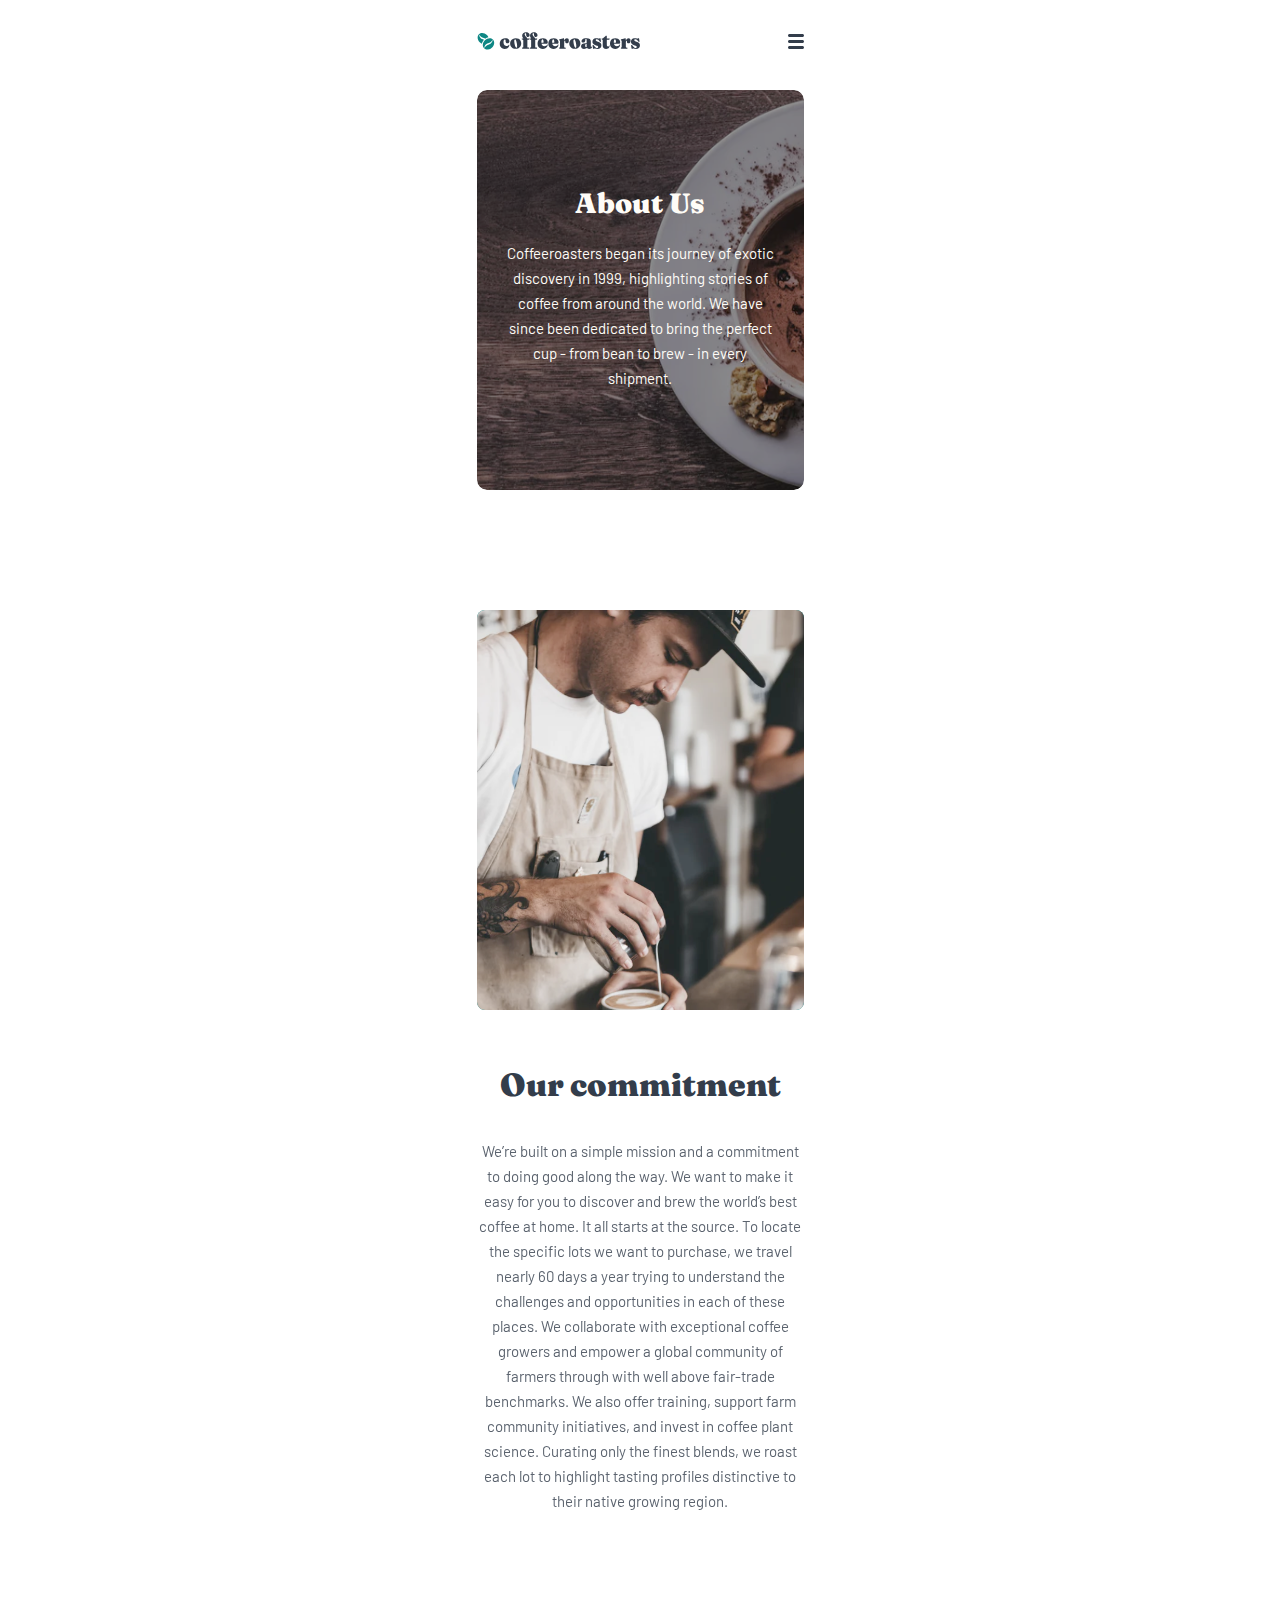
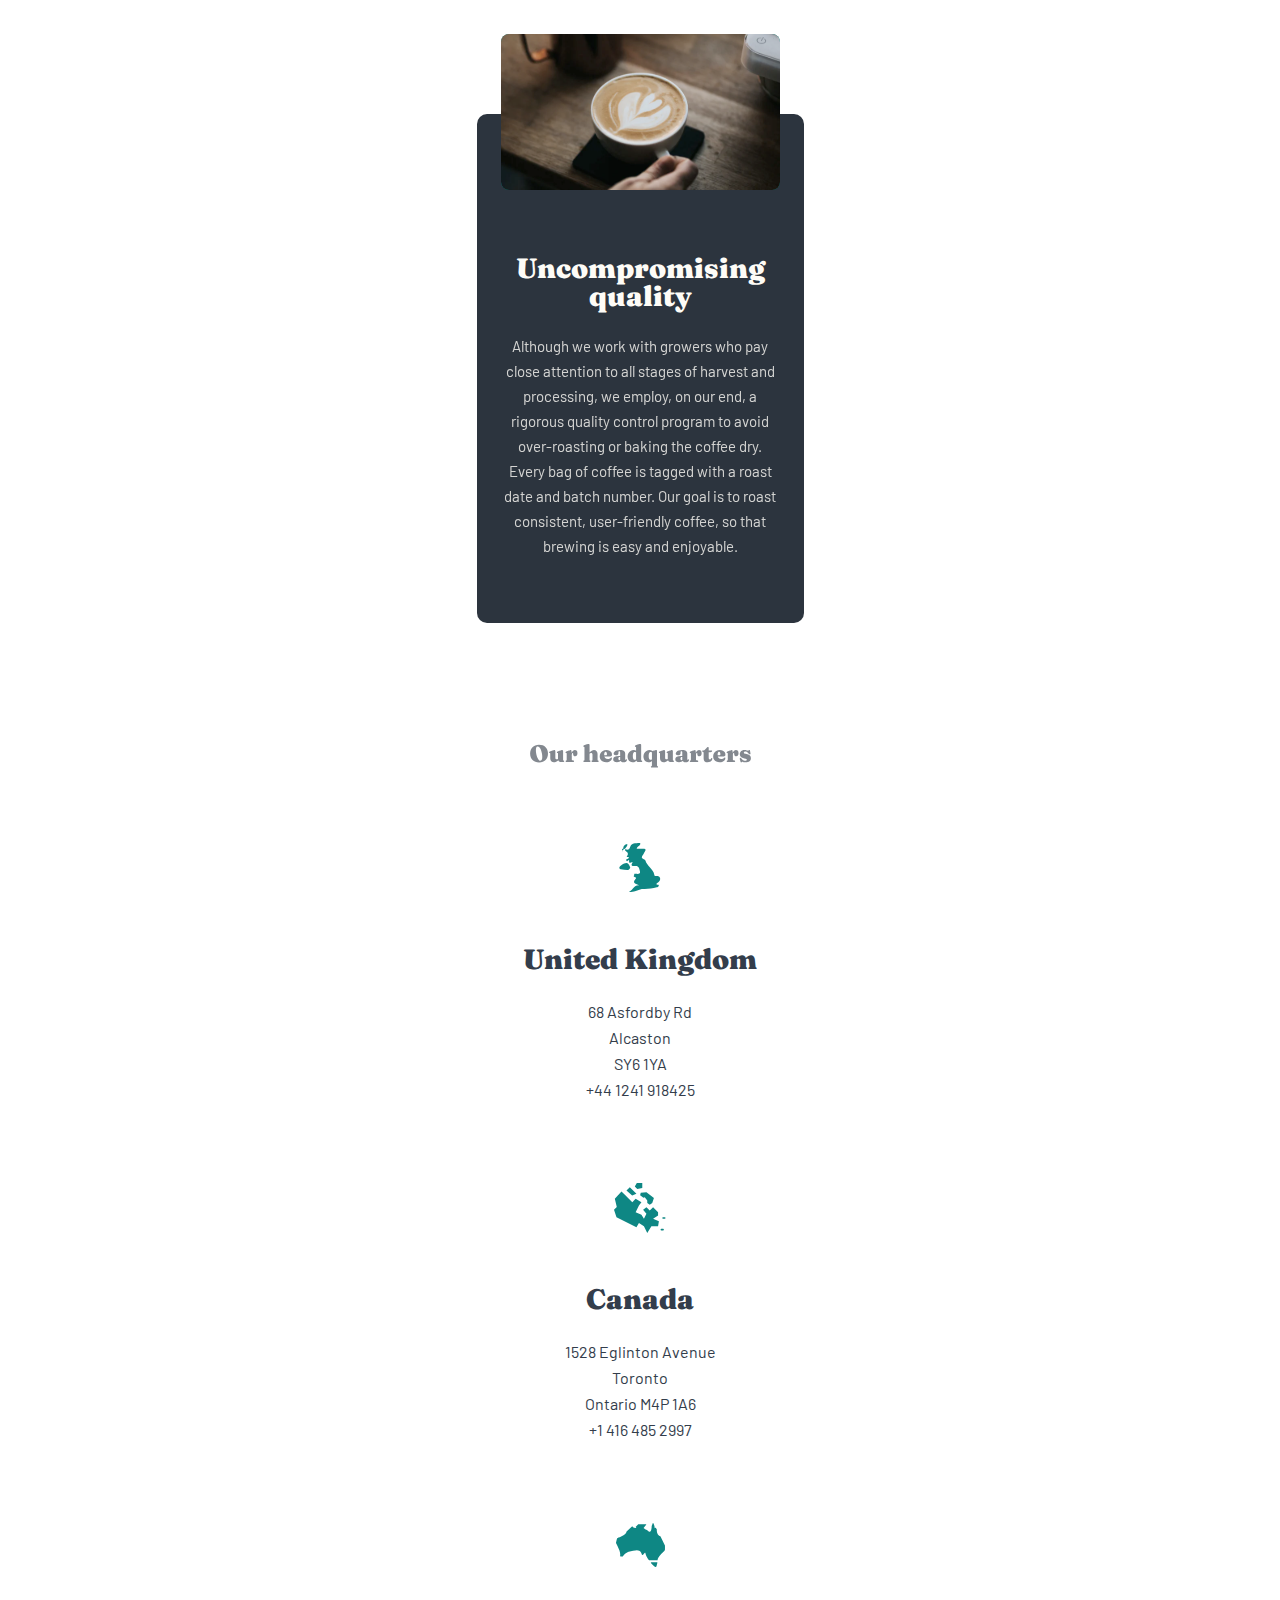
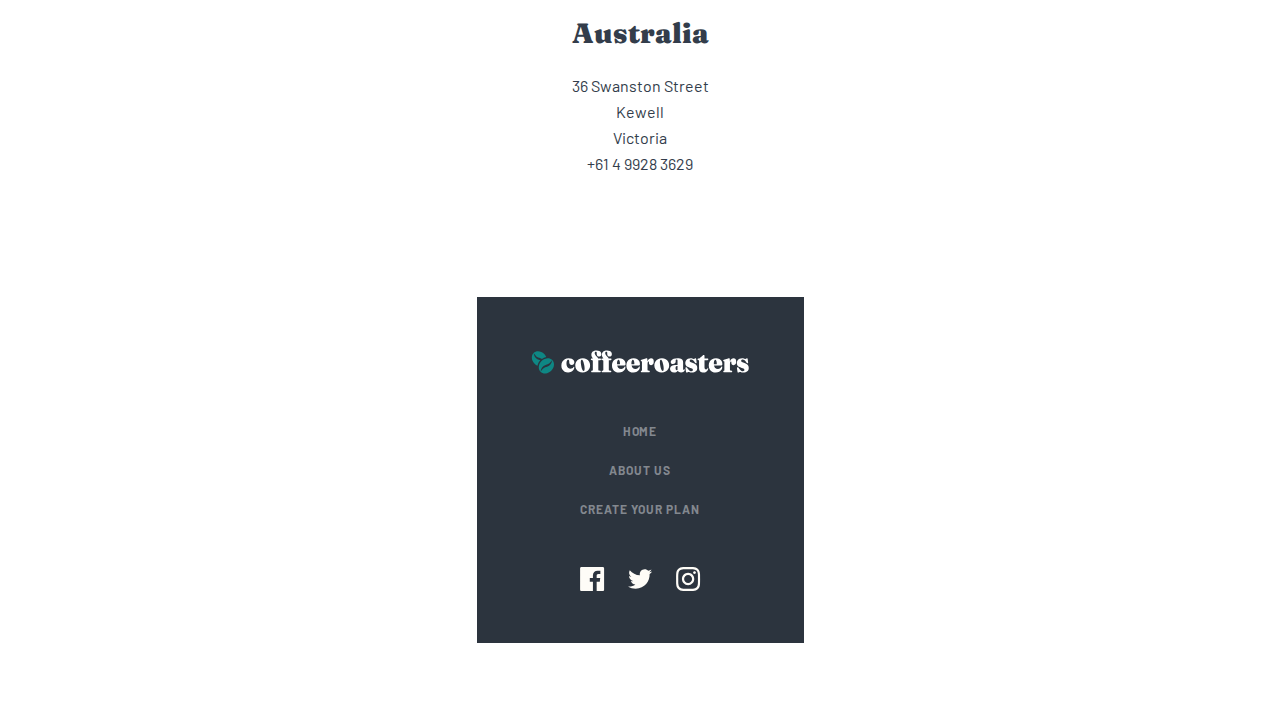
==== aboutindex.html @ eecc38cd "Homework22" ====
<!DOCTYPE html>
<html lang="en">
<head>
    <meta charset="UTF-8">
    <meta name="viewport" content="width=device-width, initial-scale=1.0">
    <title>About</title>
    <link rel="stylesheet" href="aboutstyle.css">
</head>
<body>
    <div class="container">
        <header>
            <img src="./assets/header.img.mobile.svg" alt="">
            <div class="icon"></div>
        </header>
        <div class="brgr-menu">
            <div class="brgr-text">
                <a href="./index.html">Home</a>
                <a href="./aboutindex.html">About Us</a>
                <a href="">Create Your Plan</a>
            </div>
        </div>
        <div class="first-box">
            <div class="first-box-text">
                <h1>About Us</h1>
                <h2>Coffeeroasters began its journey of exotic discovery in 1999, highlighting stories of coffee from around the world. We have since been dedicated to bring the perfect cup - from bean to brew - in every shipment.</h2>
            </div>
        </div>
        <div class="second-box">
            <div class="pirveli">
                <img src="./asset/kaci.svg" alt="">
            </div>
            <div class="meore">
                <h3>Our commitment</h3>
                <h4>We’re built on a simple mission and a commitment to doing good along the way. We want to make it easy for you to discover and brew the world’s best coffee at home. It all starts at the source. To locate the specific lots we want to purchase, we travel nearly 60 days a year trying to understand the challenges and opportunities in each of these places. We collaborate with exceptional coffee growers and empower a global community of farmers through with well above fair-trade benchmarks. We also offer training, support farm community initiatives, and invest in coffee plant science. Curating only the finest blends, we roast each lot to highlight tasting profiles distinctive to their native growing region.</h4>
            </div>
        </div>
        <div class="third-box">
            <img src="./asset/third.box.img.svg" alt="">
            <div class="third-box-text">
                <h3 class="h3">Uncompromising quality</h3>
                <h4 class="h4">Although we work with growers who pay close attention to all stages of harvest and processing, we employ, on our end, a rigorous quality control program to avoid over-roasting or baking the coffee dry. Every bag of coffee is tagged with a roast date and batch number. Our goal is to roast 
                    consistent, user-friendly coffee, so that brewing is easy and enjoyable.</h4>
            </div>
        </div>
        <div class="fourth-box">
            <div class="fourth-box-text">
                <img src="./asset/Our headquarters.svg" alt="">
            </div>
            <div class="boxes">
                <div class="box box1">
                    <img src="./asset/1.map.svg" alt="">
                    <div class="txt">    
                        <p>United Kingdom</p>
                        <h5>68  Asfordby Rd</h5>
                        <h5>Alcaston</h5>
                        <h5>SY6 1YA</h5>
                        <h5>+44 1241 918425</h5>
                    </div>
                </div>
                <div class="box box2">
                    <img src="./asset/2.map.svg" alt="">
                    <div class="txt">
                        <p>Canada</p>
                        <h5>1528  Eglinton Avenue</h5>
                        <h5>Toronto</h5>
                        <h5>Ontario M4P 1A6</h5>
                        <h5>+1 416 485 2997</h5>
                    </div>
                </div>
                <div class="box box3">
                    <img src="./asset/3.map.svg" alt="">
                    <div class="txt">
                        <p>Australia</p>
                        <h5>36 Swanston Street</h5>
                        <h5>Kewell</h5>
                        <h5>Victoria</h5>
                        <h5>+61 4 9928 3629</h5>
                    </div>
                </div>
            </div>
        </div>
        <footer>
            <img src="./assets/footer.img.svg" alt="">
            <div class="footer-text">
                <b>HOME</b>
                <b>ABOUT US</b>
                <b>CREATE YOUR PLAN</b>
            </div>
            <img src="./assets/social.media.svg" alt="">
        </footer>
    </div>
    <script src="aboutmain.js"></script>
</body>
</html>
---- aboutstyle.css ----
@import url('https://fonts.googleapis.com/css2?family=Alata&family=Bai+Jamjuree:wght@400;600&family=Barlow:wght@600&family=Big+Shoulders+Display:wght@800;900&family=Chivo&family=DM+Serif+Display&family=Epilogue:wght@400;700&family=Fraunces:opsz,wght@9..144,900&family=Hanken+Grotesk:wght@500;700;800&family=IBM+Plex+Sans:wght@400;700&family=Josefin+Sans:wght@400;700&family=Karla:wght@400;700&family=Kumbh+Sans:wght@400;700&family=Manrope:wght@800&family=Montserrat:wght@700&family=Oldenburg&family=Open+Sans:wght@400;700&family=Outfit:wght@300&family=Plus+Jakarta+Sans:wght@500;700;800&family=Poppins:wght@400;600&family=Raleway:wght@400;700&family=Red+Hat+Display:wght@500;900&family=Red+Hat+Text:wght@700&family=Space+Mono:wght@400;700&display=swap');
@import url('https://fonts.googleapis.com/css2?family=Alata&family=Bai+Jamjuree:wght@400;600&family=Barlow:wght@400;700&family=Big+Shoulders+Display:wght@800;900&family=Chivo&family=DM+Serif+Display&family=Epilogue:wght@400;700&family=Fraunces:opsz,wght@9..144,900&family=Hanken+Grotesk:wght@500;700;800&family=IBM+Plex+Sans:wght@400;700&family=Josefin+Sans:wght@400;700&family=Karla:wght@400;700&family=Kumbh+Sans:wght@400;700&family=Manrope:wght@800&family=Montserrat:wght@700&family=Oldenburg&family=Open+Sans:wght@400;700&family=Outfit:wght@300&family=Plus+Jakarta+Sans:wght@500;700;800&family=Poppins:wght@400;600&family=Raleway:wght@400;700&family=Red+Hat+Display:wght@500;900&family=Red+Hat+Text:wght@700&family=Space+Mono:wght@400;700&display=swap');


*{
    margin: 0;
    padding: 0;
    box-sizing: border-box;
}
body{
    font-family: 'Fraunces';
    font-family: 'Barlow';
}
.container{
    display: flex;
    flex-direction: column;
    align-items: center;
}
header{
    display: flex;
    align-items: center;
    justify-content: center;
    column-gap: 148px;
    padding: 32px 24px 40px 24px;
}
.icon{
    cursor: pointer;
    background-image: url(./assets/menu.bar.svg);
    background-repeat: no-repeat;
    width: 16px;
    height: 15px;
    flex-shrink: 0;
}
.backchange{
    background-image: url(./assets/brgr.exit.svg);
    background-repeat: no-repeat;
}
.brgr-menu{
    display: none;
    width: 375px;
    height: 667px;
    background: #FEFCF7;
}
.active{
    display: block;
}
.brgr-header{
    display: flex;
    align-items: center;
    justify-content: center;
    column-gap: 148px;
    padding: 32px 24px 40px 24px;
}
.brgr-text{
    display: flex;
    flex-direction: column;
    align-items: center;
    text-align: center;
    row-gap: 32px;
    margin-top: 40px;
}
a{
    text-decoration: none;
    cursor: pointer;
    color: #333D4B;
    font-size: 24px;
    font-style: normal;
    font-weight: 900;
    line-height: 32px;
}
.first-box{
    display: flex;
    flex-direction: column;
    align-items: center;
    justify-content: center;
    width: 327px;
    height: 400px;
    flex-shrink: 0;
    border-radius: 10px;
    background-image: url(./asset/first.box.back.svg);
    background-repeat: no-repeat;
}
.first-box-text{
    display: flex;
    flex-direction: column;
    align-items: center;
    justify-content: center;
    text-align: center;
    row-gap: 24px;
}
h1{
    font-family: 'Fraunces';
    width: 279px;
    color: #FEFCF7;
    font-size: 28px;
    font-style: normal;
    font-weight: 900;
    line-height: 28px;
}
h2{
    width: 279px;
    color: #FEFCF7;
    font-size: 15px;
    font-style: normal;
    font-weight: 400;
    line-height: 25px;
}
.second-box{
    display: flex;
    flex-direction: column;
    align-items: center;
    margin-top: 120px;
    row-gap: 48px;
}
.meore{
    display: flex;
    flex-direction: column;
    align-items: center;
    text-align: center;
    row-gap: 30px;
}
h3{
    font-family: 'Fraunces';
    width: 327px;
    color: #333D4B;
    font-size: 32px;
    font-style: normal;
    font-weight: 900;
    line-height: 48px;
}
h4{
    width: 327px;
    color: #333D4B;
    font-size: 15px;
    font-style: normal;
    font-weight: 400;
    line-height: 25px;
    opacity: 0.8;
}
.third-box{
    display: flex;
    flex-direction: column;
    align-items: center;
    width: 327px;
    height: 509px;
    flex-shrink: 0;
    border-radius: 10px;
    background: #2C343E;
    margin-top: 200px;
}
.third-box img{
    margin-top: -80px;
}
.third-box-text{
    display: flex;
    flex-direction: column;
    align-items: center;
    text-align: center;
    row-gap: 24px;
    margin-top: 64px;
}
.h3{
    font-family: 'Fraunces';
    width: 279px;
    color: #FEFCF7;
    font-size: 28px;
    font-style: normal;
    font-weight: 900;
    line-height: 28px;
}
.h4{
    width: 279px;
    opacity: 0.8;
    color: #FEFCF7;
    font-size: 15px;
    font-style: normal;
    font-weight: 400;
    line-height: 25px;
}
.fourth-box{
    display: flex;
    flex-direction: column;
    align-items: center;
    margin-top: 120px;
    row-gap: 72px;
}
.boxes{
    display: flex;
    flex-direction: column;
    align-items: center;
    row-gap: 80px;
}
.box{
    display: flex;
    flex-direction: column;
    align-items: center;
    justify-content: center;
    text-align: center;
    row-gap: 48px;
}
.txt{
    display: flex;
    flex-direction: column;
}
p{
    width: 327px;
    color: #333D4B;
    font-family: 'Fraunces';
    font-size: 28px;
    font-style: normal;
    font-weight: 900;
    line-height: 36px;
    margin-bottom: 22px;
}
h5{
    color: #333D4B;
    font-size: 16px;
    font-style: normal;
    font-weight: 400;
    line-height: 26px;
}
footer{
    margin-top: 120px;
    display: flex;
    flex-direction: column;
    align-items: center;
    justify-content: center;
    row-gap: 50px;
    width: 327px;
    height: 346px;
    flex-shrink: 0;
    background: #2C343E;
    margin-bottom: 72px;
}
.footer-text{
    display: flex;
    flex-direction: column;
    align-items: center;
    text-align: center;
    row-gap: 24px;
}
b{
    color: #83888F;
    font-size: 12px;
    font-style: normal;
    font-weight: 700;
    line-height: 15px;
    letter-spacing: 0.923px;
    text-transform: uppercase;
}
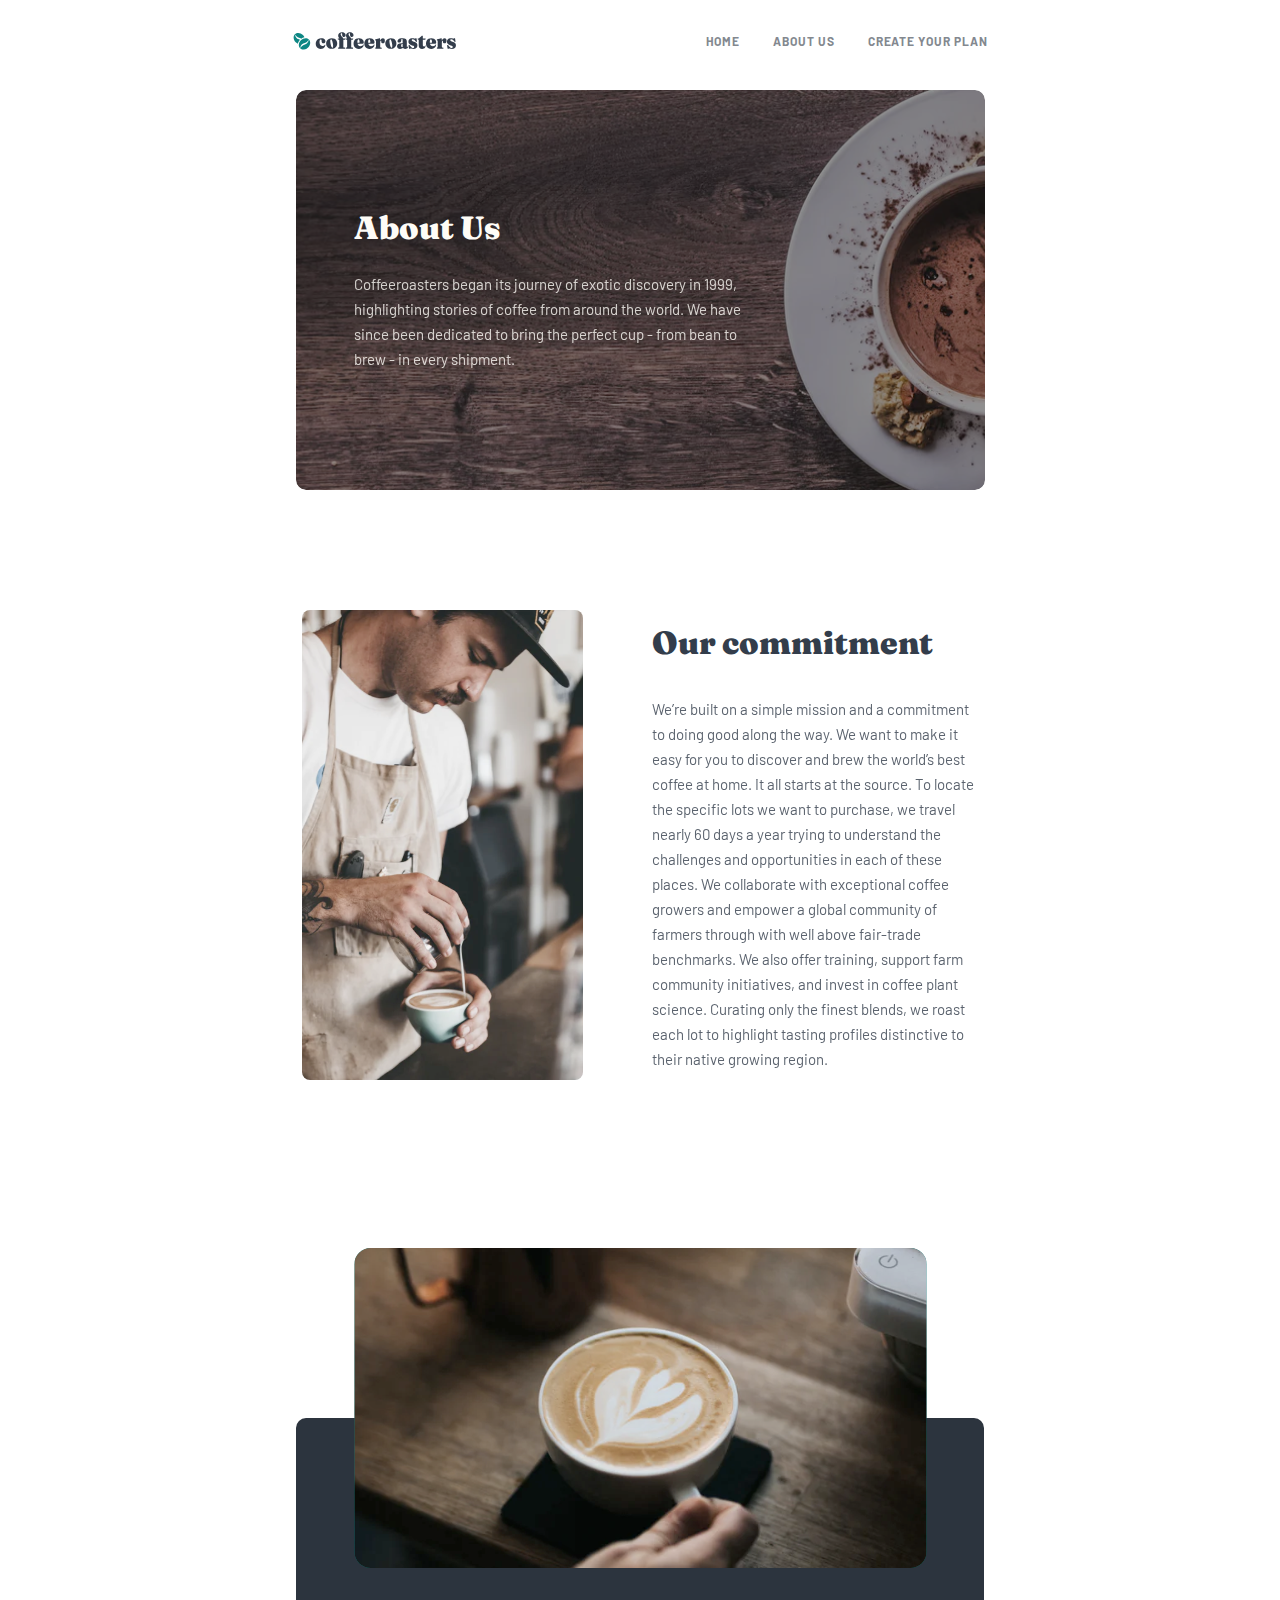
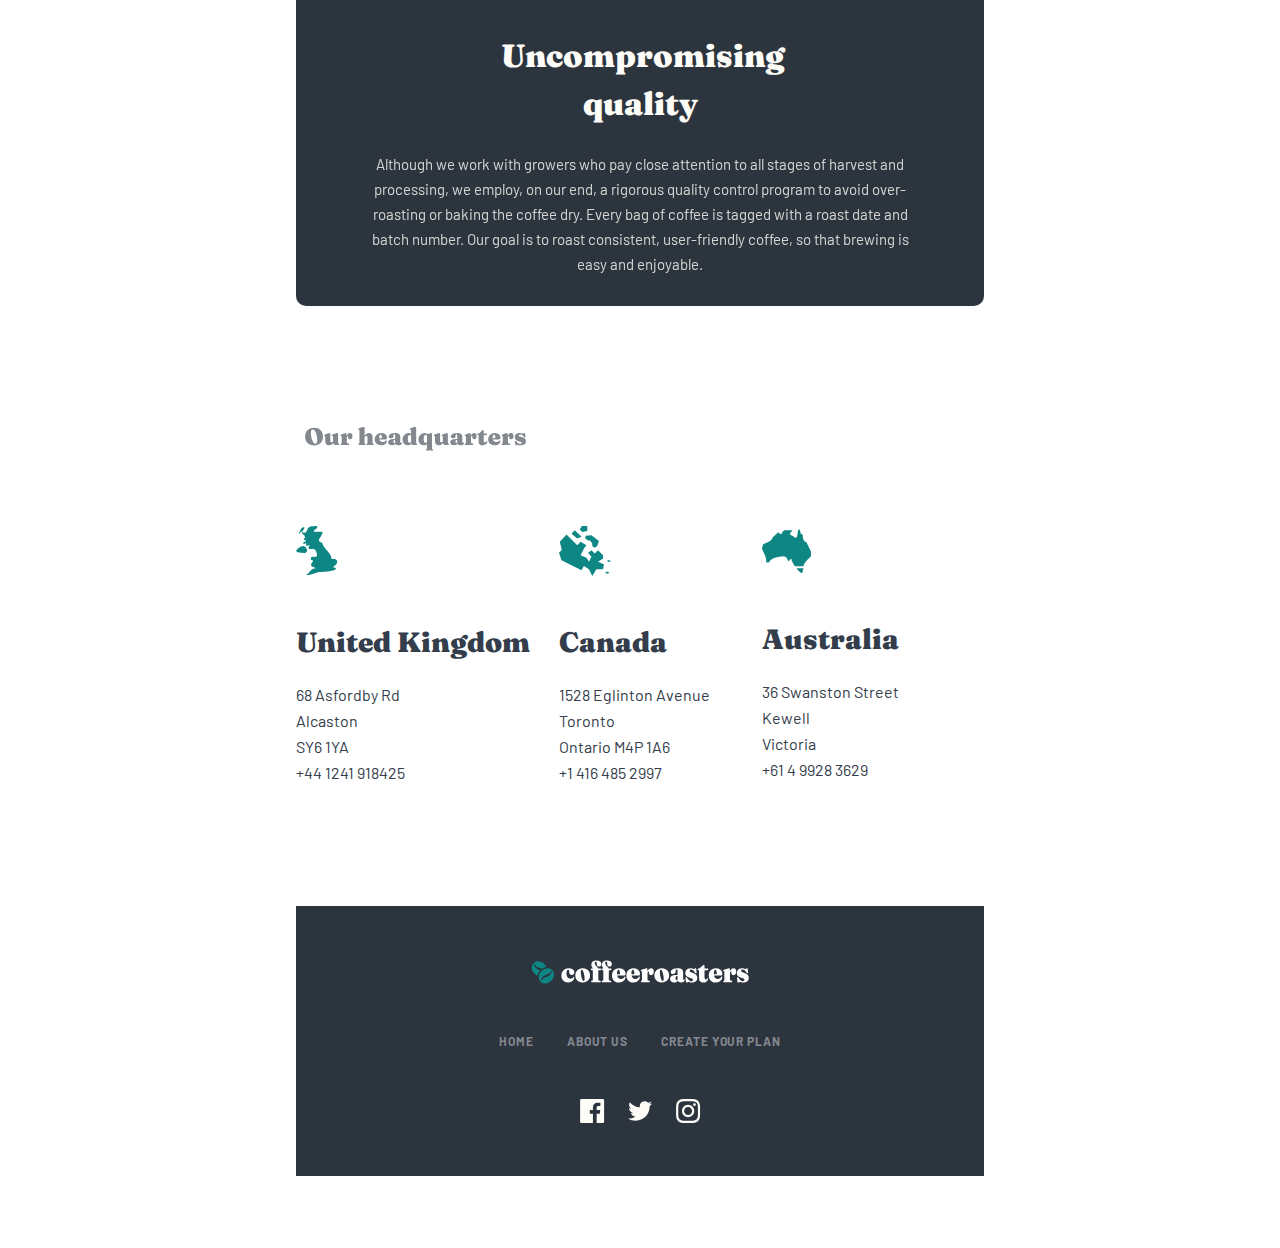
==== commit edb39d77: "Homework22" ====
--- a/aboutindex.html
+++ b/aboutindex.html
@@ -5,18 +5,24 @@
     <meta name="viewport" content="width=device-width, initial-scale=1.0">
     <title>About</title>
     <link rel="stylesheet" href="aboutstyle.css">
+    <link rel="stylesheet" href="aboutresponsive.css">
 </head>
 <body>
     <div class="container">
         <header>
             <img src="./assets/header.img.mobile.svg" alt="">
             <div class="icon"></div>
+            <div class="none-div">
+                <a class="none" href="./index.html">HOME</a>
+                <a class="none" href="./aboutindex.html">ABOUT US</a>
+                <a class="none" href="./createindex.html">CREATE YOUR PLAN</a>
+            </div>
         </header>
         <div class="brgr-menu">
             <div class="brgr-text">
                 <a href="./index.html">Home</a>
                 <a href="./aboutindex.html">About Us</a>
-                <a href="">Create Your Plan</a>
+                <a href="./createindex.html">Create Your Plan</a>
             </div>
         </div>
         <div class="first-box">
@@ -27,7 +33,8 @@
         </div>
         <div class="second-box">
             <div class="pirveli">
-                <img src="./asset/kaci.svg" alt="">
+                <img class="mobile" src="./asset/kaci.svg" alt="">
+                <img class="tablet" src="./asset/tablet.kaci.svg" alt="">
             </div>
             <div class="meore">
                 <h3>Our commitment</h3>
@@ -82,9 +89,9 @@
         <footer>
             <img src="./assets/footer.img.svg" alt="">
             <div class="footer-text">
-                <b>HOME</b>
-                <b>ABOUT US</b>
-                <b>CREATE YOUR PLAN</b>
+                <a class="b" href="./index.html">HOME</a>
+                <a class="b" href="./aboutindex.html">ABOUT US</a>
+                <a class="b" href="./createindex.html">CREATE YOUR PLAN</a>
             </div>
             <img src="./assets/social.media.svg" alt="">
         </footer>
--- a/aboutstyle.css
+++ b/aboutstyle.css
@@ -239,7 +239,9 @@
     text-align: center;
     row-gap: 24px;
 }
-b{
+.b{
+    text-decoration: none;
+    cursor: pointer;
     color: #83888F;
     font-size: 12px;
     font-style: normal;
@@ -247,4 +249,10 @@
     line-height: 15px;
     letter-spacing: 0.923px;
     text-transform: uppercase;
+}
+a:hover{
+    color: blue;
+}
+.b:hover{
+    color: white;
 }--- a/aboutresponsive.css
+++ b/aboutresponsive.css
@@ -0,0 +1,137 @@
+@media (width > 769px){
+    header{
+        column-gap: 250px;
+    }
+    .icon{
+        display: none;
+    }
+    .none-div{
+        display: flex;
+        column-gap: 33px;
+    }
+    .none{
+        text-decoration: none;
+        cursor: pointer;
+        color: #83888F;
+        font-size: 12px;
+        font-style: normal;
+        font-weight: 700;
+        line-height: 15px;
+        letter-spacing: 0.923px;
+        text-transform: uppercase;
+    }
+    .first-box{
+        align-items: start;
+        padding-left: 58px;
+        width: 689px;
+        height: 400px;
+        flex-shrink: 0;
+        background-image: url(./asset/tablet.first.box.svg);
+        background-repeat: no-repeat;
+    }
+    .first-box-text{
+        align-items: start;
+        text-align: start;
+    }
+    h1{
+        color: #FEFCF7;
+        font-size: 32px;
+        font-style: normal;
+        font-weight: 900;
+        line-height: 40px;
+    }
+    h2{
+        width: 398px;
+        color: #FEFCF7;
+        font-size: 15px;
+        font-style: normal;
+        font-weight: 400;
+        line-height: 25px;
+        opacity: 0.8;
+    }
+    .second-box{
+        display: flex;
+        flex-direction: row;
+        column-gap: 69px;
+    }
+    .meore{
+        align-items: start;
+        text-align: start;
+    }
+    .mobile{
+        display: none;
+    }
+    .tablet{
+        display: block;
+        border-radius: 8px;
+    }
+    .third-box{
+        margin-top: 338px;
+        width: 688px;
+        height: 488px;
+        flex-shrink: 0;
+    }
+    .third-box img{
+        width: 573px;
+        height: 320px;
+        flex-shrink: 0;
+        margin-top: -170px;
+    }
+    .h3{
+        color: #FEFCF7;
+        font-size: 32px;
+        font-style: normal;
+        font-weight: 900;
+        line-height: 48px;
+    }
+    .h4{
+        width: 540px;
+        color: #FEFCF7;
+        font-size: 15px;
+        font-style: normal;
+        font-weight: 400;
+        line-height: 25px;
+    }
+    .fourth-box-text{
+        padding-right: 450px;
+    }
+    .boxes{
+        display: grid;
+        grid-template-columns: 223px 223px 223px;
+        column-gap: 10px;
+    }
+    .box{
+        align-items: start;
+    }
+    .box2{
+        margin-left: 30px;
+    }
+    .txt{
+        align-items: start;
+        text-align: start;
+    }
+    h5{
+        width: 222px;
+        color: #333D4B;
+        font-size: 16px;
+        font-style: normal;
+        font-weight: 400;
+        line-height: 26px;
+    }
+    footer{
+        width: 688px;
+        height: 270px;
+        flex-shrink: 0;
+    }
+    .footer-text{
+        display: flex;
+        flex-direction: row;
+        column-gap: 33px;
+    }
+    .icon{
+        display: none;
+    }
+    .none-div{
+        display: flex;
+    }
+}
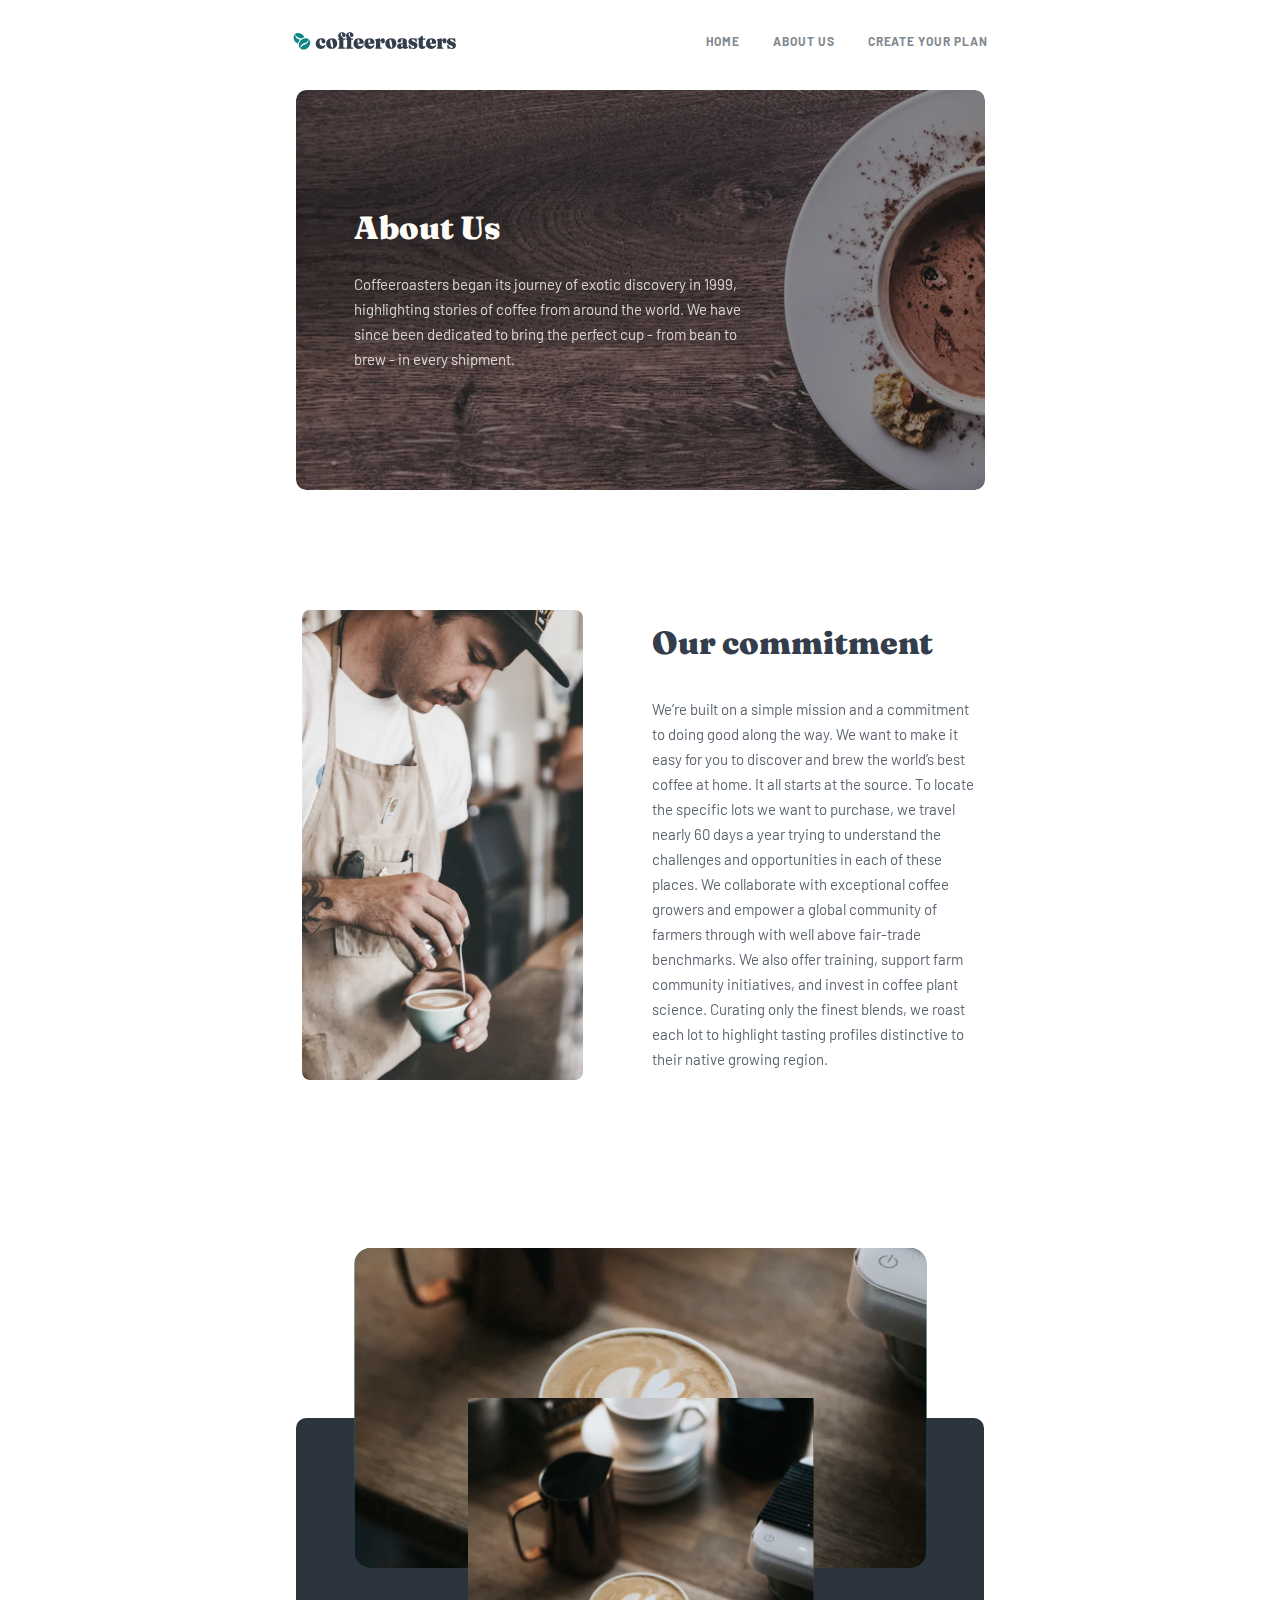
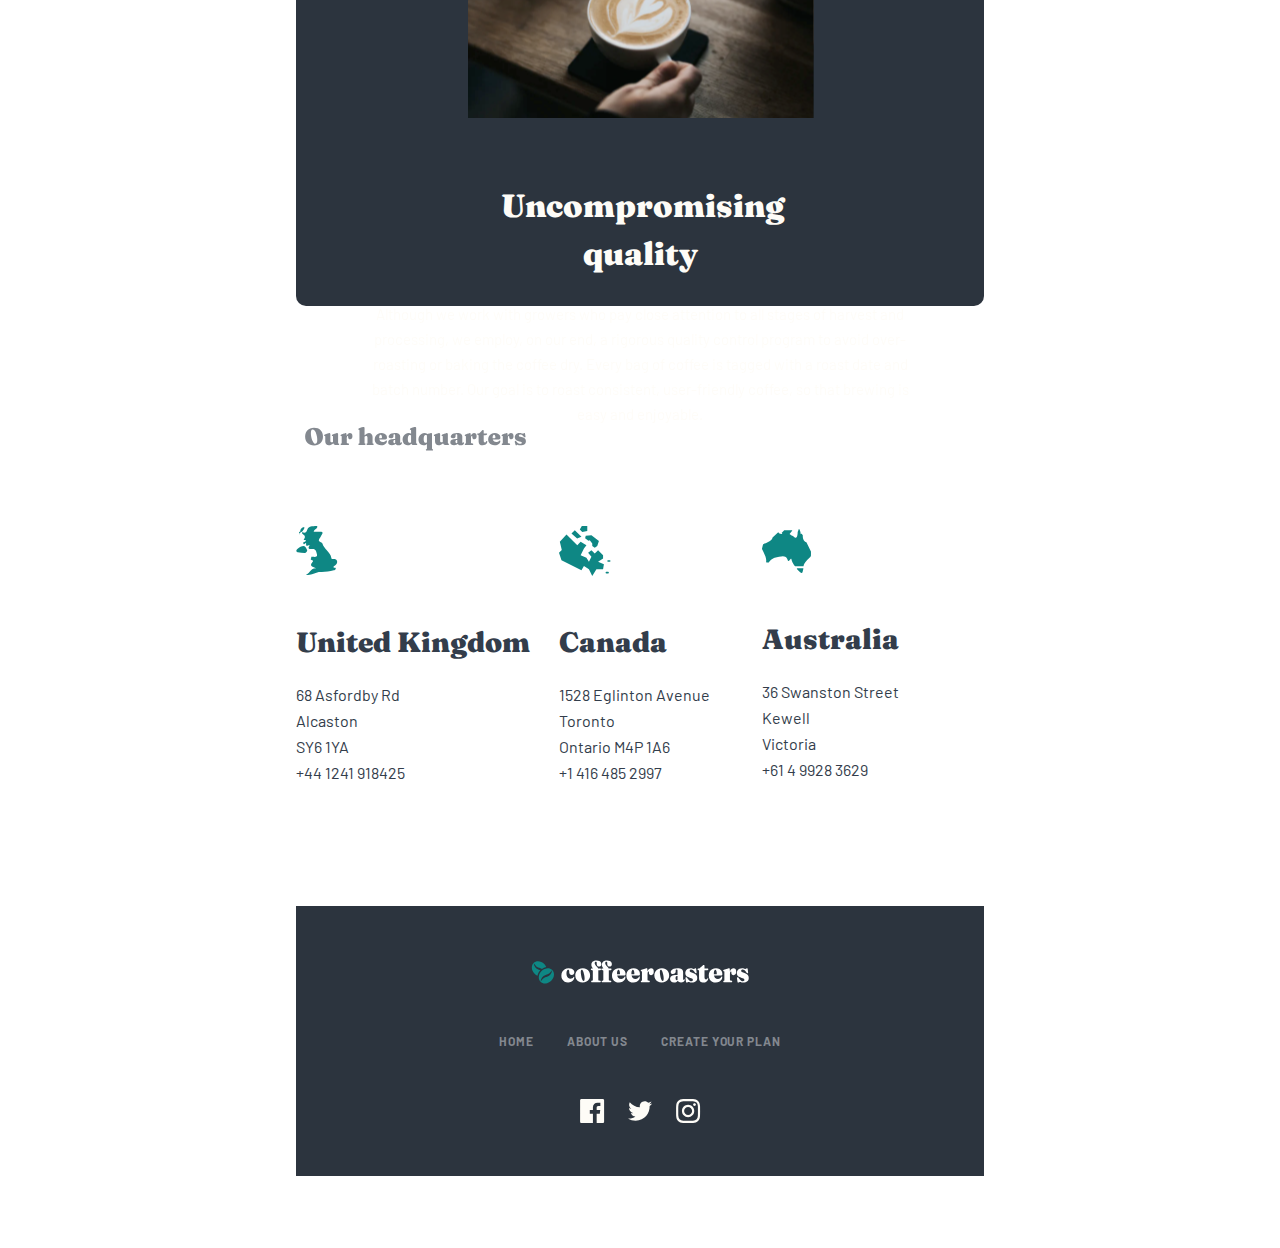
==== commit 0b40922d: "Homework22" ====
--- a/aboutindex.html
+++ b/aboutindex.html
@@ -35,6 +35,7 @@
             <div class="pirveli">
                 <img class="mobile" src="./asset/kaci.svg" alt="">
                 <img class="tablet" src="./asset/tablet.kaci.svg" alt="">
+                <img class="desktop" src="./asset/desktop.kaci.svg" alt="">
             </div>
             <div class="meore">
                 <h3>Our commitment</h3>
@@ -42,7 +43,8 @@
             </div>
         </div>
         <div class="third-box">
-            <img src="./asset/third.box.img.svg" alt="">
+            <img class="tablet2" src="./asset/third.box.img.svg" alt="">
+            <img class="desktop2" src="./asset/desktop.coffee.svg" alt="">
             <div class="third-box-text">
                 <h3 class="h3">Uncompromising quality</h3>
                 <h4 class="h4">Although we work with growers who pay close attention to all stages of harvest and processing, we employ, on our end, a rigorous quality control program to avoid over-roasting or baking the coffee dry. Every bag of coffee is tagged with a roast date and batch number. Our goal is to roast 
--- a/aboutstyle.css
+++ b/aboutstyle.css
@@ -23,6 +23,15 @@
     column-gap: 148px;
     padding: 32px 24px 40px 24px;
 }
+.desktop{
+    display: none;
+}
+.none-div{
+    display: none;
+}
+.tablet{
+    display: none;
+}
 .icon{
     cursor: pointer;
     background-image: url(./assets/menu.bar.svg);
--- a/aboutresponsive.css
+++ b/aboutresponsive.css
@@ -135,3 +135,109 @@
         display: flex;
     }
 }
+
+
+@media (width > 1440px){
+    header{
+        column-gap: 750px;
+    }
+    .first-box{
+        width: 1280px;
+        height: 450px;
+        flex-shrink: 0;
+        background-image: url(./asset/desktop.first.box.svg);
+        background-repeat: no-repeat;
+    }
+    h1{
+        color: #FEFCF7;
+        font-size: 40px;
+        font-style: normal;
+        font-weight: 900;
+        line-height: 48px;
+    }
+    h2{
+        width: 445px;
+        color: #FEFCF7;
+        font-size: 16px;
+        font-style: normal;
+        font-weight: 400;
+        line-height: 26px;
+    }
+    .tablet{
+        display: none;
+    }
+    .desktop{
+        display: block;
+    }
+    h3{
+        width: 357px;
+        color: #333D4B;
+        font-size: 40px;
+        font-style: normal;
+        font-weight: 900;
+        line-height: 48px;
+    }
+    h4{
+        width: 540px;
+        color: #333D4B;
+        font-size: 16px;
+        font-style: normal;
+        font-weight: 400;
+        line-height: 26px;
+    }
+    .third-box{
+        width: 1280px;
+        height: 474px;
+        flex-shrink: 0;
+        flex-direction: row-reverse;
+    }
+    .tablet2{
+        display: none;
+    }
+    .desktop2{
+        margin-top: -500px;
+        display: block;
+    }
+    .h3{
+        color: #FEFCF7;
+        font-size: 40px;
+        font-style: normal;
+        font-weight: 900;
+        line-height: 48px;
+        width: 517px;
+    }
+    .h4{
+        width: 540px;
+        color: #FEFCF7;
+        font-size: 16px;
+        font-style: normal;
+        font-weight: 400;
+        line-height: 26px;
+    }
+    .third-box-text{
+        align-items: start;
+        text-align: start;
+    }
+    .fourth-box-text{
+        padding-right: 1000px;
+    }
+    .fourth-box-text img{
+        width: 255px;
+        height: 32px;
+    }
+    .boxes{
+        align-items: start;
+        padding-right: 190px;
+        column-gap: 200px;
+    }
+    footer{
+        width: 1280px;
+        height: 120px;
+        flex-shrink: 0;
+        flex-direction: row;
+        column-gap: 200px;
+    }
+    .footer-text{
+        flex-direction: row;
+    }
+}
